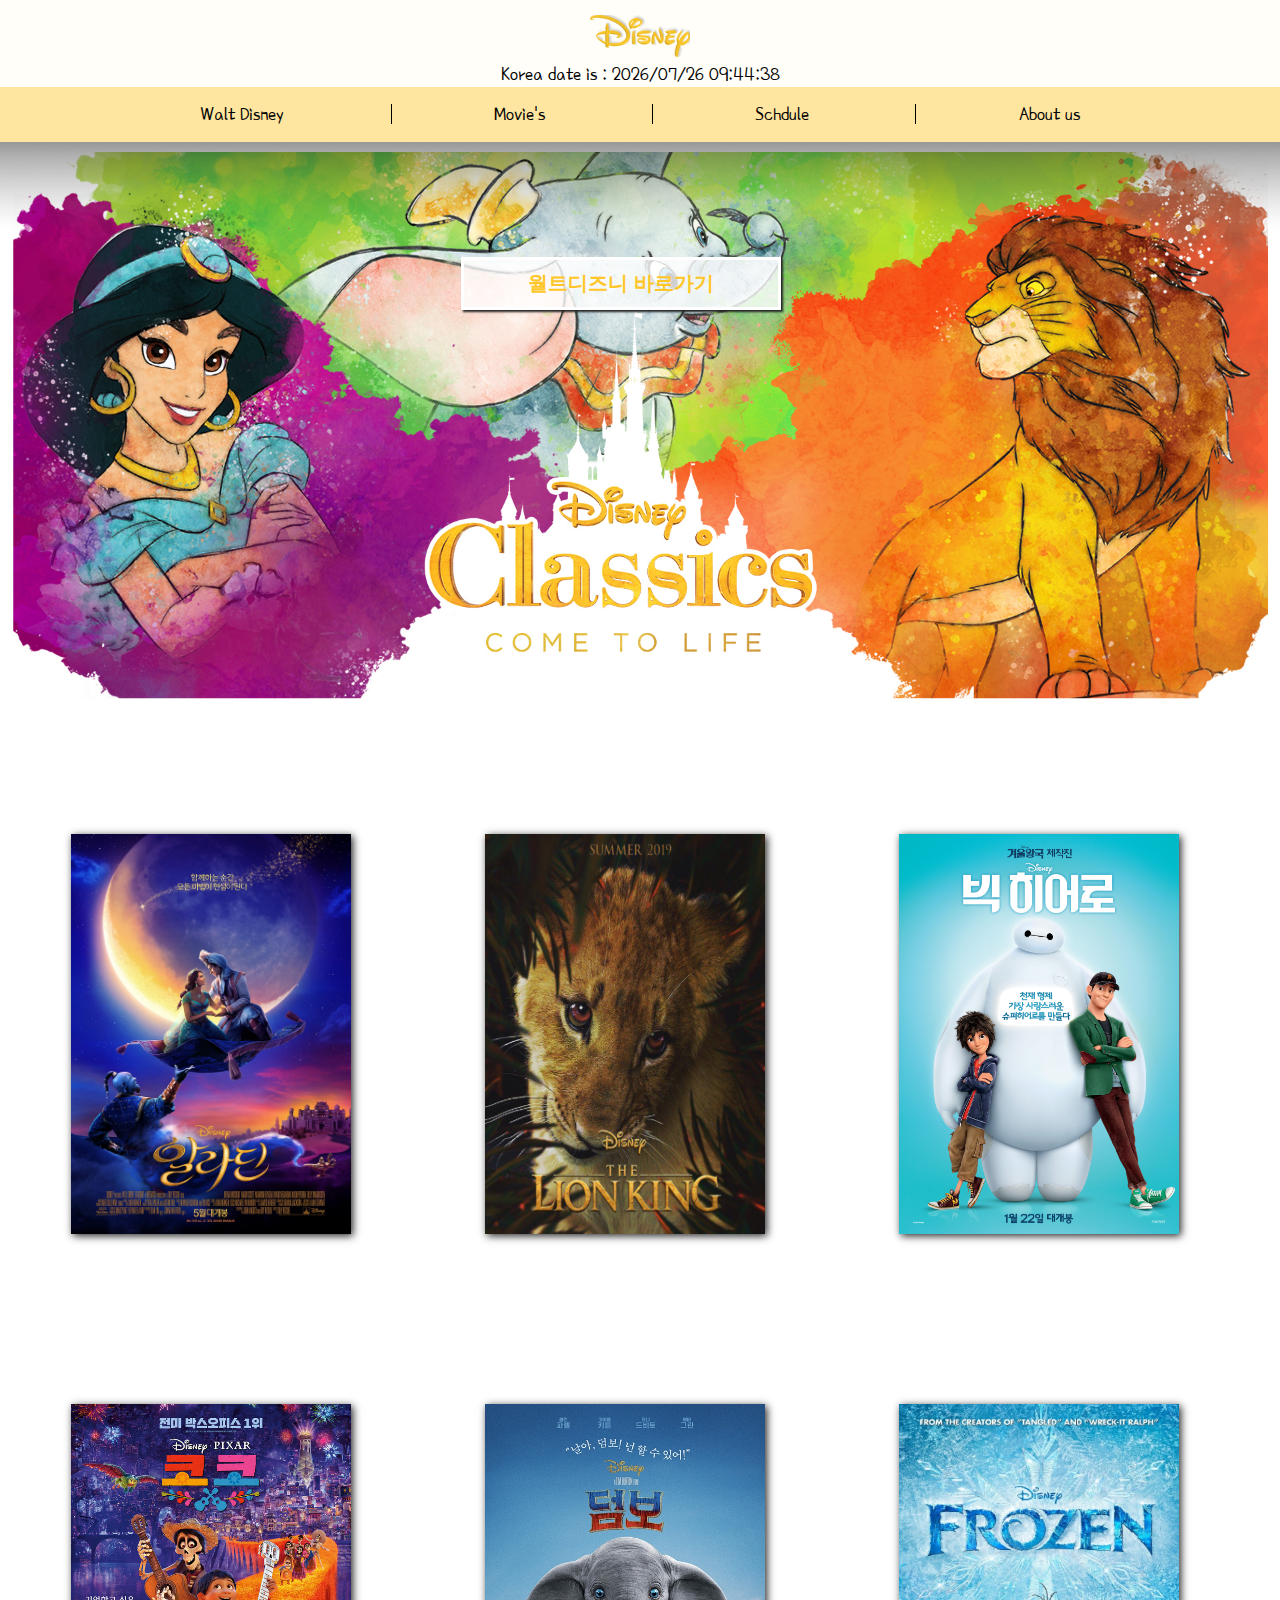
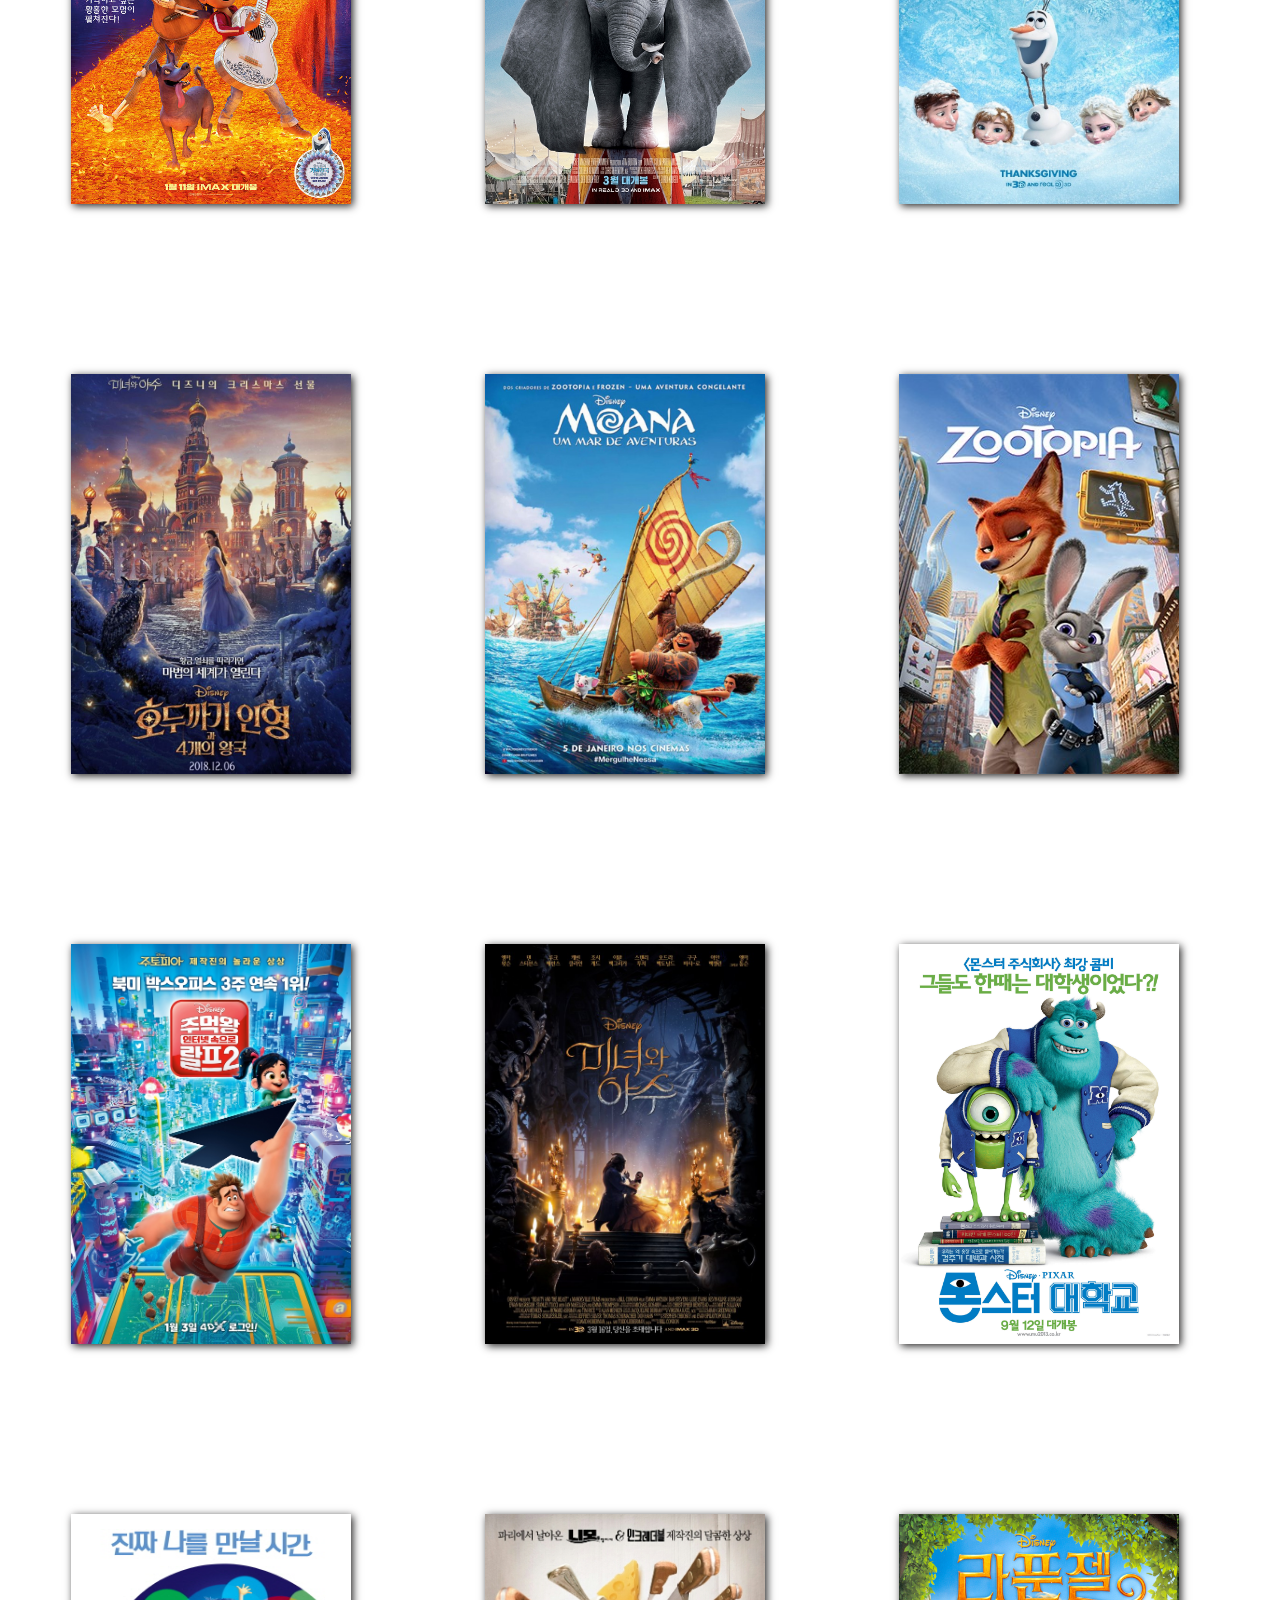
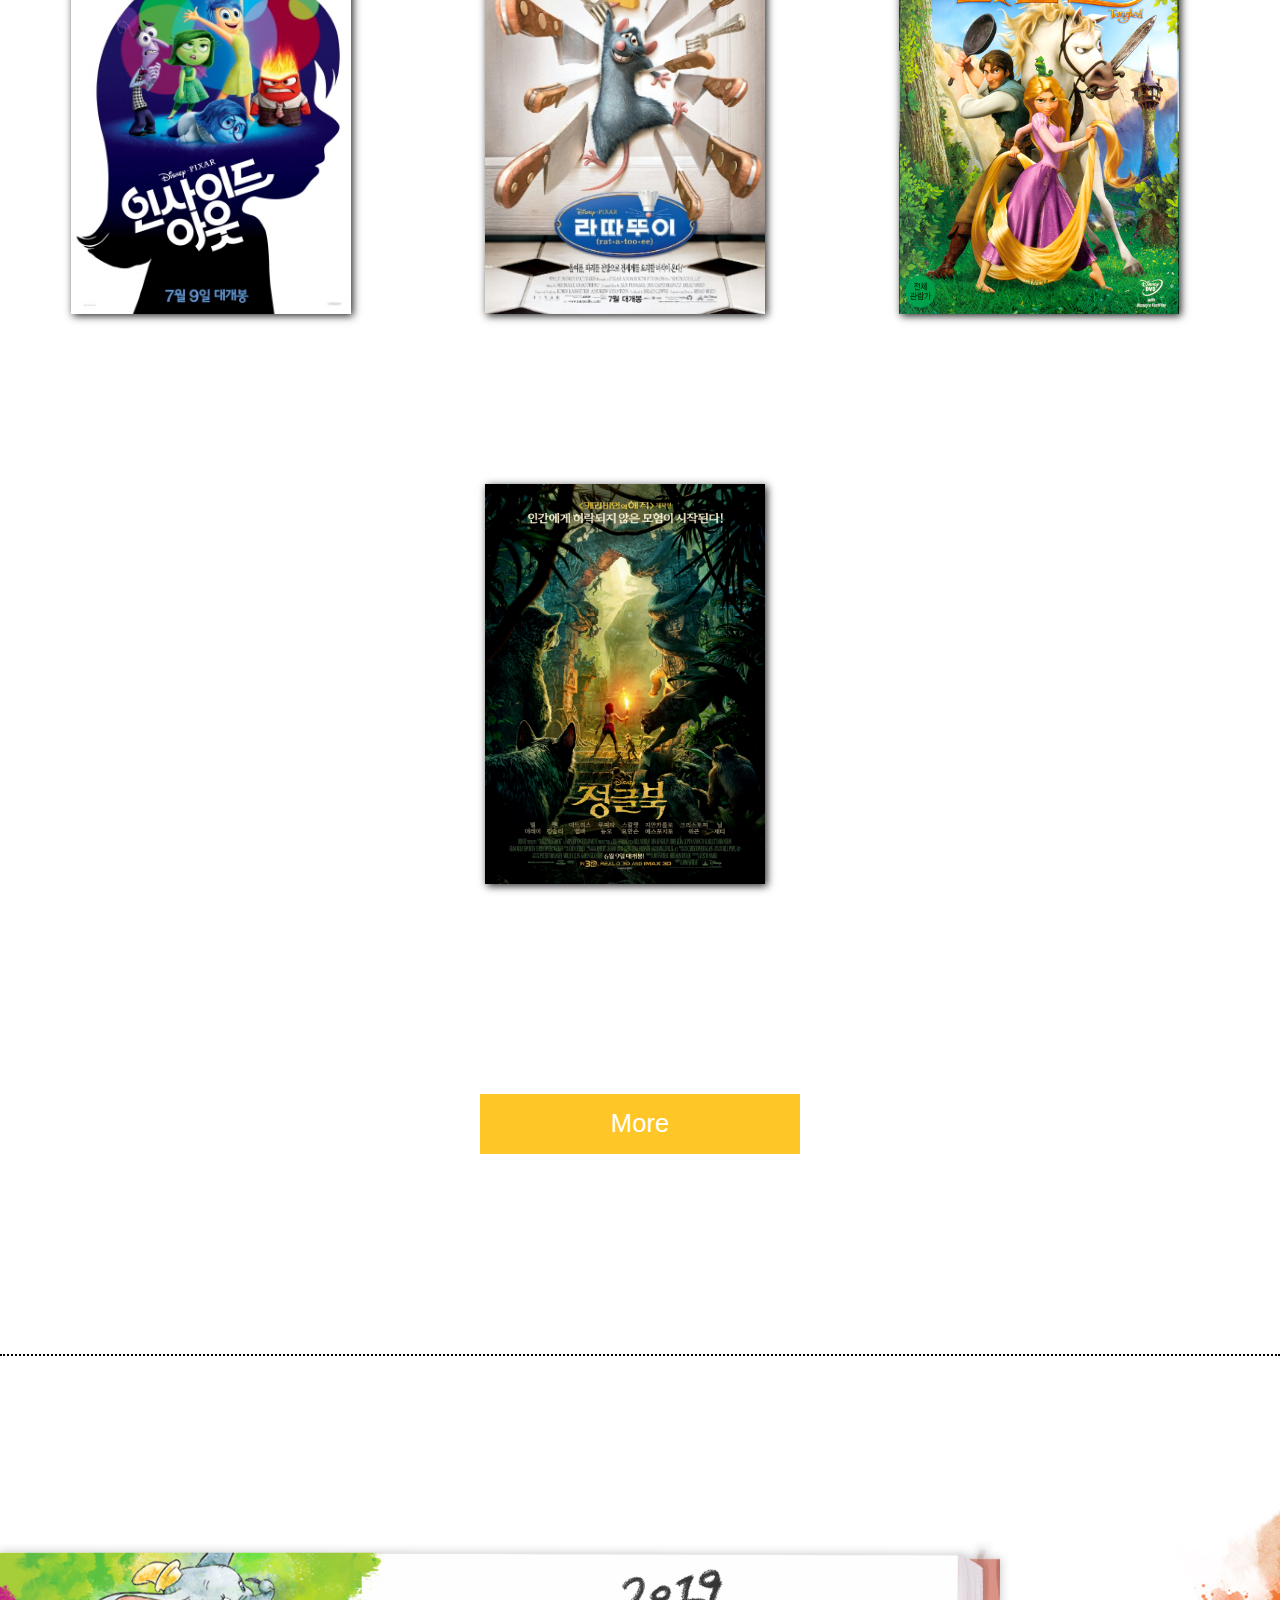
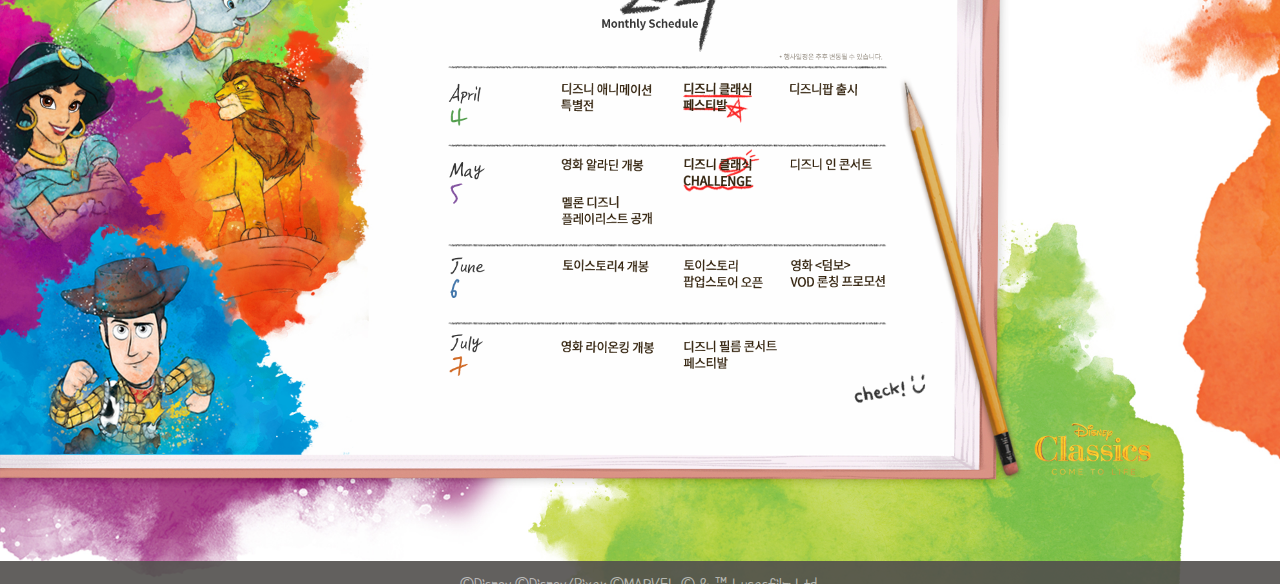
==== index.html @ 31b4c29b "change" ====
<!DOCTYPE html>
<html lang="ko">
<head>
    <meta charset="UTF-8">
    <meta name="viewport" content="width=device-width, initial-scale=1.0">
    <meta http-equiv="X-UA-Compatible" content="ie=edge">
    <title>main</title>
    <link rel="stylesheet" href="main_st.css">
    <style>
        @import url('https://fonts.googleapis.com/css?family=Poor+Story&display=swap&subset=korean');
    </style>
    <script src="jquery.js"></script>
    <script src="main_sc.js"></script>
</head>
<body>
    <div class="jbMenu">
        <div class="jbTitle">
            <a href="#"><img src="/image/logo-d.png" id="logo" alt="로고"></a>
        </div>
        <div id="time">

        </div>
        <ul id="menu">
            <li><a href="#">Walt Disney</a></li>
            <li><a href="#">Movie's</a></li>
            <li><a href="#">Schdule</a></li>
            <li><a href="#">About us</a></li>
        </ul>
    </div>
    <div class="jbContent">
        <div class="mainAB">
                <div id="ma">
                <img src="../image/Disnep.jpg" id="disnep" alt="디즈니">
                </div>
            <a href="http://www.disney.co.kr/home/index.jsp"><button>월트디즈니 바로가기</button></a>
        </div>
        <div class="movies">
            <div class="infoMo">
                <a href="https://www.youtube.com/watch?v=tfJntocV3HE">
                    <div class="Img">
                        <img src="/image/Aladin.jpg">
                    </div>
                </a>
                <div class="Mti">
                    알라딘
                    <br><br>
                    <img src="/image/plus-button.png">
                </div>
            </div>
            <div class="infoMo">
                <a href="https://www.youtube.com/watch?v=5F2GLtK3l2c">
                    <div class="Img">
                        <img src="../image/LionK.png">
                    </div>
                </a>
                <div class="Mti">
                    라이온킹
                    <br><br>
                    <img src="/image/plus-button.png">
                </div>
            </div>
            <div class="infoMo">
                <a href="https://www.youtube.com/watch?v=gKqeaCxaJjc">
                    <div class="Img">
                        <img src="/image/Bighero.jpg">
                    </div>
                </a>
                <div class="Mti">
                    빅히어로
                    <br><br>
                    <img src="/image/plus-button.png">
                </div>
            </div>
            <div class="infoMo">
                <a href="https://www.youtube.com/watch?v=3iDxU9eNQ_0">
                    <div class="Img">
                        <img src="/image/coco.jpg">
                    </div>
                </a>
                <div class="Mti">
                    코코
                    <br><br>
                    <img src="/image/plus-button.png">
                </div>
            </div>
            <div class="infoMo">
                <a href="https://www.youtube.com/watch?v=gffB1HO3azU">
                    <div class="Img">
                        <img src="/image/dumbo.jpg">
                    </div>
                </a>
                <div class="Mti">
                    덤보
                    <br><br>
                    <img src="/image/plus-button.png">
                </div>
            </div>
            <div class="infoMo">
                <a href="https://www.youtube.com/watch?v=L0MK7qz13bU">
                    <div class="Img">
                        <img src="/image/Frozen.jpg">
                    </div>
                </a>
                <div class="Mti">
                    겨울왕국
                    <br><br>
                    <img src="/image/plus-button.png">
                </div>
            </div>
            <div class="infoMo">
                <a href="https://www.youtube.com/watch?v=cD4IGnxFV1E">
                    <div class="Img">
                        <img src="/image/hodoggagi.jpg">
                    </div>
                </a>
                <div class="Mti">
                    호두까기인형
                    <br><br>
                    <img src="/image/plus-button.png">
                </div>
            </div>
            <div class="infoMo">
                <a href="https://www.youtube.com/watch?v=cPAbx5kgCJo">
                    <div class="Img">
                        <img src="/image/Moana.jpg">
                    </div>
                </a>
                <div class="Mti">
                    모아나
                    <br><br>
                    <img src="/image/plus-button.png">
                </div>
            </div>
            <div class="infoMo">
                <a href="https://www.youtube.com/watch?v=7fU1gTmxtk0">
                    <div class="Img">
                        <img src="/image/Jutopia.jpeg">
                    </div>
                </a>
                <div class="Mti">
                    주토피아
                    <br><br>
                    <img src="/image/plus-button.png">
                </div>
            </div>
            <div class="infoMo">
                <a href="https://www.youtube.com/watch?v=MjWj_-YiZD8">
                    <div class="Img">
                        <img src="/image/ralfe.jpg">
                    </div>
                </a>
                <div class="Mti">
                    주먹왕랄프
                    <br><br>
                    <img src="/image/plus-button.png">
                </div>
            </div>
            <div class="infoMo">
                <a href="https://www.youtube.com/watch?v=n7LZA4Er7_g">
                    <div class="Img">
                        <img src="/image/M_A.jpg">
                    </div>
                </a>
                <div class="Mti">
                    미녀와 야수
                    <br><br>
                    <img src="/image/plus-button.png">
                </div>
            </div>
            <div class="infoMo">
                <a href="https://www.youtube.com/watch?v=g9EbzaevX9U">
                    <div class="Img">
                        <img src="/image/Monster_O.jpeg">
                    </div>
                </a>
                <div class="Mti">
                    몬스터대학교
                    <br><br>
                    <img src="/image/plus-button.png">
                </div>
            </div>
            <div class="infoMo">
                <a href="https://www.youtube.com/watch?v=1KGZtWbZtq8">
                    <div class="Img">
                        <img src="/image/InsideOut.jpg">
                    </div>
                </a>
                <div class="Mti">
                    인사이드아웃
                    <br><br>
                    <img src="/image/plus-button.png">
                </div>
            </div>
            <div class="infoMo">
                <a href="https://www.youtube.com/watch?v=T4g-PQkO7TE">
                    <div class="Img">
                        <img src="/image/ratatooee.jpg">
                    </div>
                </a>
                <div class="Mti">
                    라따뚜이
                    <br><br>
                    <img src="/image/plus-button.png">
                </div>
            </div>
            <div class="infoMo">
                <a href="https://www.youtube.com/watch?v=79ZV71e0efk">
                    <div class="Img">
                        <img src="/image/Lafun.jpg">
                    </div>
                </a>
                <div class="Mti">
                    라푼젤
                    <br><br>
                    <img src="/image/plus-button.png">
                </div>
            </div>
            <div class="infoMo">
                <a href="https://www.youtube.com/watch?v=639Bqn8C3MM">
                    <div class="Img">
                        <img src="/image/jung.jpg">
                    </div>
                </a>
                <div class="Mti">
                    정글북
                    <br><br>
                    <img src="/image/plus-button.png">
                </div>
            </div>
        </div>
        <div class="moreMov">
            <button>More</button>
        </div>
        <div class="news">
            <div>
                <img src="/image/note.jpg" alt="노트" id="note">
                <img src="/image/schdule.png" alt="일정표" id="sc">
            </div>
            <div class="foot">
                <p>
                    ©Disney ©Disney/Pixar ©MARVEL © & ™ Lucasfilm Ltd.
                </p>
            </div>
        </div>
    </div>
</body>
</html>
---- main_st.css ----
*{
    margin: 0;
    padding: 0;
}
body{
    text-align: center;
    min-width: 1200px;
    font-family: 'Poor Story', cursive;
}
a:link { 
    color: black; 
    text-decoration: none;
}
a:visited { 
    color: black; 
    text-decoration: none;
}
a:hover { 
    font-weight: bold;
    text-decoration: none;
}
#time{
    font-size: 20px;
}
.jbMenu {
    text-align: center;
    min-width: 1200px;
    background-color: #ffc62871;
    padding: 0px;
    width: 100%;
    z-index: 3;
}
.jbTitle {
    text-align: center;
    background-color: #ffffffef;
    padding-top: 15px; 
}
#time{
    background-color: #ffffffef;
}
.jbContent {
    width: 100%;
    margin: 0 auto;
    z-index: 2;
    margin: 0;
}
.jbFixed {
    position: fixed;
    top: 0px;
    padding-bottom:0; 
}
#menu{
    list-style: none;
    padding: 15px 0;
}
#menu li{
    display: inline;
    border-left: 1px solid black;
    padding: 0px 8%;
    text-decoration: none;
    font-size: 20px;
}
#menu li:first-child{
    border-left: none;
}
.mainAB{
    position: relative;
    width: 100%;
}
#ma{
    width: 100%;
    max-height: 700px;
    overflow: hidden;
}
#logo{
    width: 100px;
}
#disnep{
    width: 100%;
}
.mainAB button{
    width: 25%;
    position: absolute;
    left: 36%;
    top: 20%;

    background: rgba(255, 255, 255, 0.8);
    border: 3px solid #ffffff;
    color: #ffc628;
    font-size: 20px;
    font-weight: bold;
    margin:auto;
    padding: 10px 5px;
    box-shadow: 2px 2px 2px 0px rgb(37, 36, 36);
}
.mainAB button:hover{
    opacity: 1;
    color:darkgreen;
    border-color: rgb(9, 80, 6); 
}
.movies{
    width: 100%;
    padding-bottom: 80px;
}
.infoMo
{
    display: inline-block;
    width: 280px;
    height: 400px;
    margin: 120px 80px 50px 50px; 
    cursor: pointer;
    box-shadow: 2px 2px 8px 0px rgb(37, 36, 36);
    position: relative;
}
.Img{
    position: absolute;
    width: 100%;
    height: 100%;
}
.Img img{
    width: 280px;
    height: 400px;
}
.Img:hover{
    opacity: 0.7;
}
.Mti{
    margin-top: 50%;
    font-size: 30px;
    font-weight: bold;
}
.moreMov{
    width: 100%;
    margin: 80px 0 10px 0;
    padding-bottom: 200px;
    border-bottom: 2px dotted black;
}

.moreMov button{
    background:#ffc628;
    color:#fff;
    border:none;
    position:relative;
    width: 25%;
    height:60px;
    font-size:1.6em;
    padding:0 2em;
    cursor:pointer;
    transition:800ms ease all;
    outline:none;
}
.moreMov button:hover{
    background:#fff;
    color:#ffc628;
}
.moreMov button:before,button:after{
    content:'';
    position:absolute;
    top:0;
    right:0;
    height:2px;
    width:0;
    background: #ffc628;
    transition:400ms ease all;
}
.moreMov button:after{
    right:inherit;
    top:inherit;
    left:0;
    bottom:0;
}
.moreMov button:hover:before,button:hover:after{
    width:100%;
    transition:800ms ease all;
}

.news{
    width: 100%;
    position: relative;
    margin-top: 100px;
}
#note{
    width: 100%;
    max-height: 1000px;
}
#sc{
    width: 45%;
    position: absolute;
    top: 15%;
    left: auto;
    right: 20%;
}
.foot{
    width: 100%;
    height: 40px;
    background-color: rgba(81, 79, 77, 0.9);;
    position: absolute;
    bottom: 8px;
    line-height: 45px;
}
.foot p{
    color: #ffffff94;
    font-size: 17px;
}
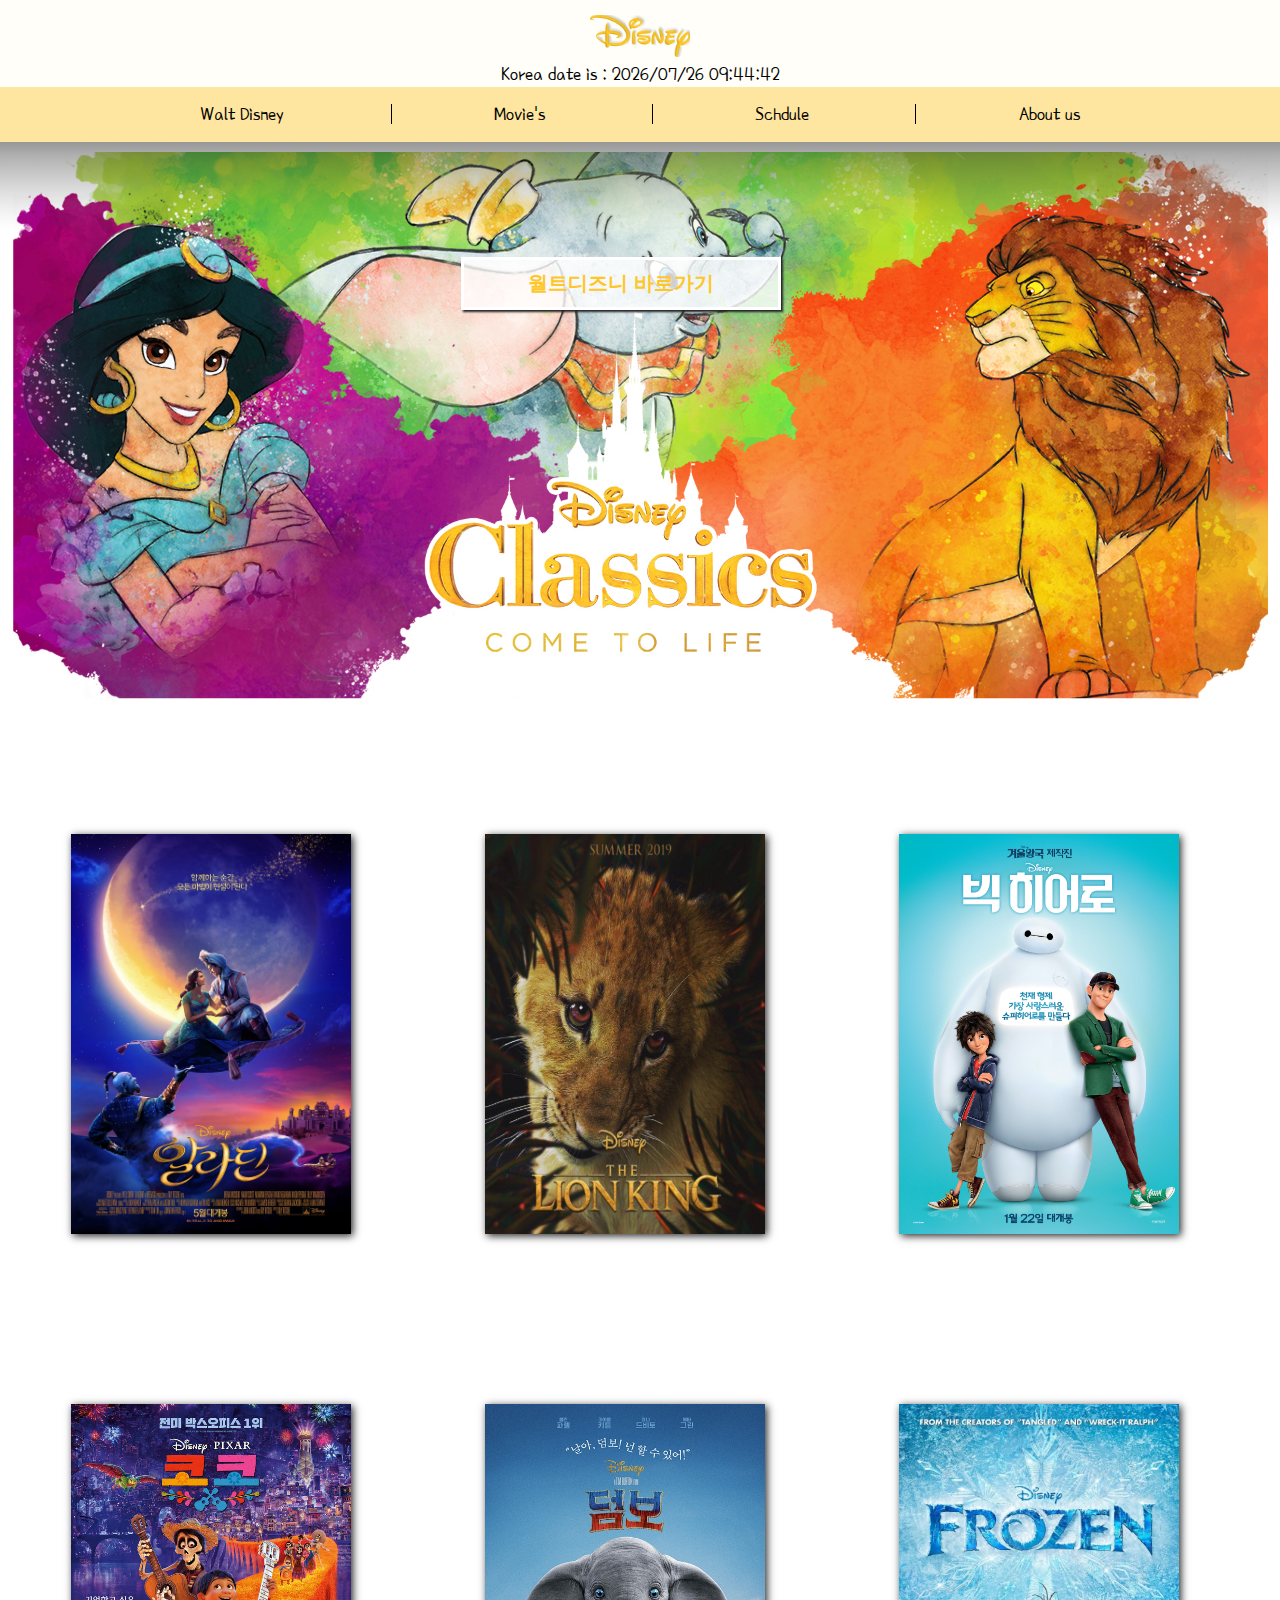
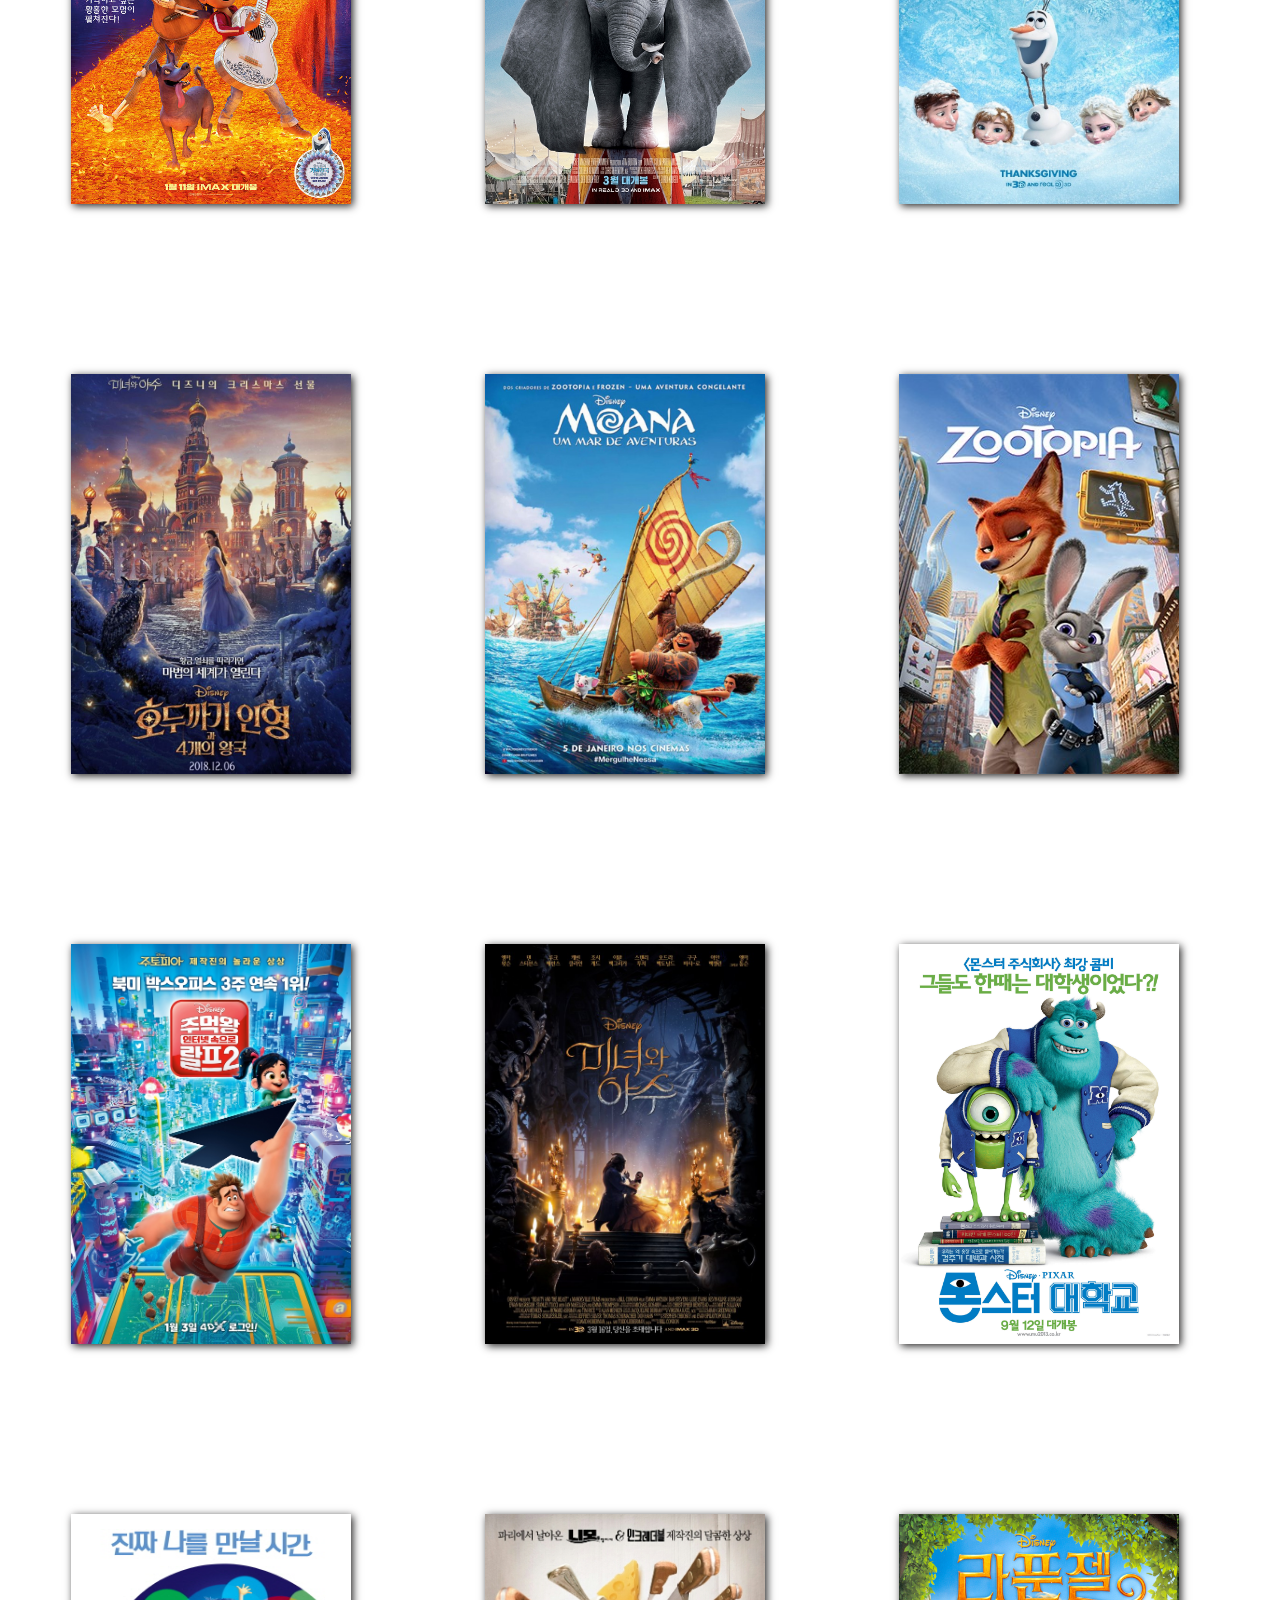
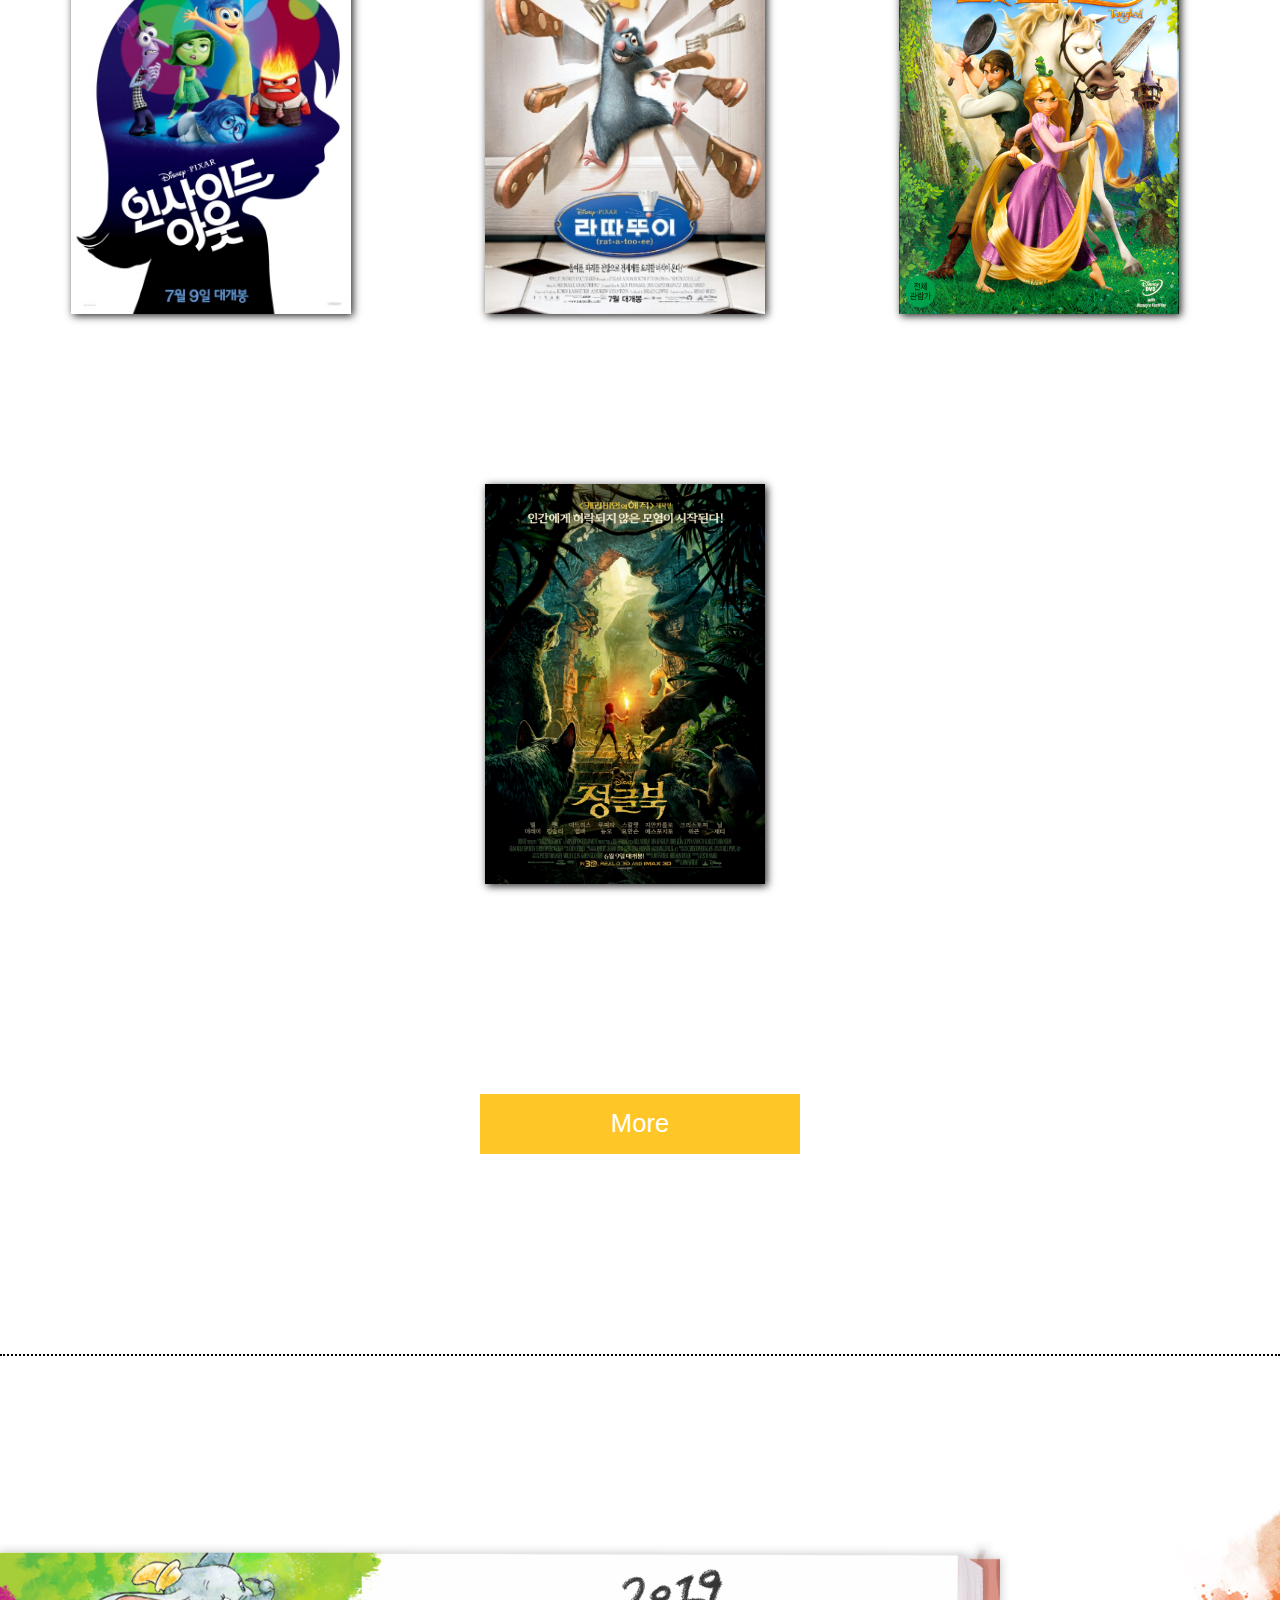
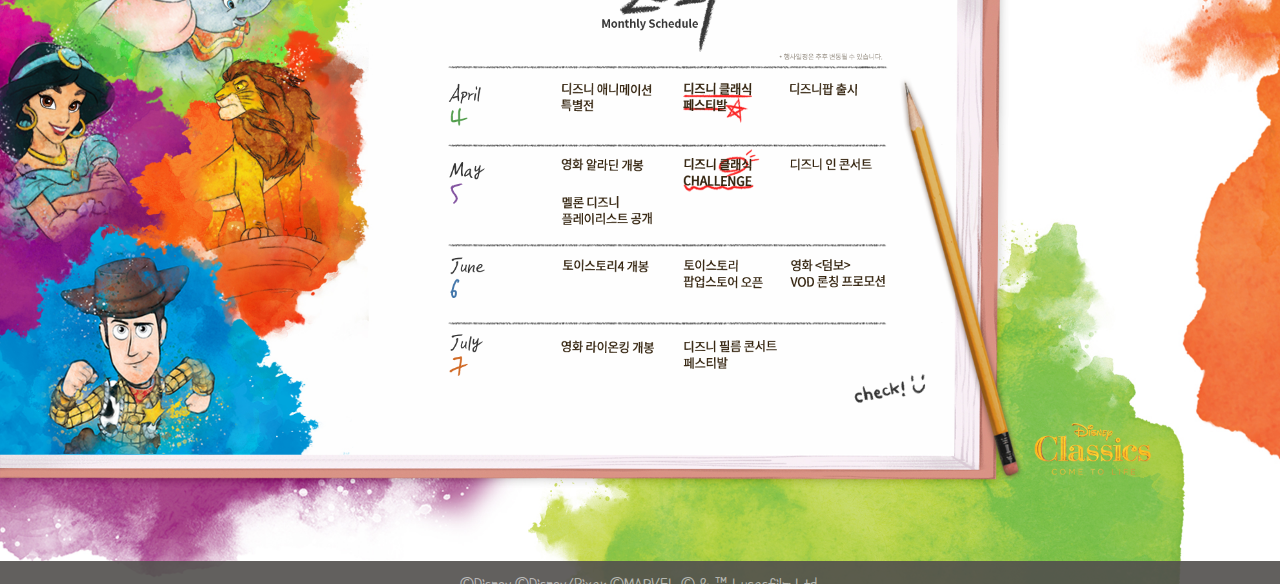
==== commit c706edea: "Update index.html" ====
--- a/index.html
+++ b/index.html
@@ -15,7 +15,7 @@
 <body>
     <div class="jbMenu">
         <div class="jbTitle">
-            <a href="#"><img src="/image/logo-d.png" id="logo" alt="로고"></a>
+            <a href="#"><img src="image/logo-d.png" id="logo" alt="로고"></a>
         </div>
         <div id="time">
 
@@ -30,7 +30,7 @@
     <div class="jbContent">
         <div class="mainAB">
                 <div id="ma">
-                <img src="../image/Disnep.jpg" id="disnep" alt="디즈니">
+                <img src="image/Disnep.jpg" id="disnep" alt="디즈니">
                 </div>
             <a href="http://www.disney.co.kr/home/index.jsp"><button>월트디즈니 바로가기</button></a>
         </div>
@@ -38,193 +38,193 @@
             <div class="infoMo">
                 <a href="https://www.youtube.com/watch?v=tfJntocV3HE">
                     <div class="Img">
-                        <img src="/image/Aladin.jpg">
+                        <img src="image/Aladin.jpg">
                     </div>
                 </a>
                 <div class="Mti">
                     알라딘
                     <br><br>
-                    <img src="/image/plus-button.png">
+                    <img src="image/plus-button.png">
                 </div>
             </div>
             <div class="infoMo">
                 <a href="https://www.youtube.com/watch?v=5F2GLtK3l2c">
                     <div class="Img">
-                        <img src="../image/LionK.png">
+                        <img src="image/LionK.png">
                     </div>
                 </a>
                 <div class="Mti">
                     라이온킹
                     <br><br>
-                    <img src="/image/plus-button.png">
+                    <img src="image/plus-button.png">
                 </div>
             </div>
             <div class="infoMo">
                 <a href="https://www.youtube.com/watch?v=gKqeaCxaJjc">
                     <div class="Img">
-                        <img src="/image/Bighero.jpg">
+                        <img src="image/Bighero.jpg">
                     </div>
                 </a>
                 <div class="Mti">
                     빅히어로
                     <br><br>
-                    <img src="/image/plus-button.png">
+                    <img src="image/plus-button.png">
                 </div>
             </div>
             <div class="infoMo">
                 <a href="https://www.youtube.com/watch?v=3iDxU9eNQ_0">
                     <div class="Img">
-                        <img src="/image/coco.jpg">
+                        <img src="image/coco.jpg">
                     </div>
                 </a>
                 <div class="Mti">
                     코코
                     <br><br>
-                    <img src="/image/plus-button.png">
+                    <img src="image/plus-button.png">
                 </div>
             </div>
             <div class="infoMo">
                 <a href="https://www.youtube.com/watch?v=gffB1HO3azU">
                     <div class="Img">
-                        <img src="/image/dumbo.jpg">
+                        <img src="image/dumbo.jpg">
                     </div>
                 </a>
                 <div class="Mti">
                     덤보
                     <br><br>
-                    <img src="/image/plus-button.png">
+                    <img src="image/plus-button.png">
                 </div>
             </div>
             <div class="infoMo">
                 <a href="https://www.youtube.com/watch?v=L0MK7qz13bU">
                     <div class="Img">
-                        <img src="/image/Frozen.jpg">
+                        <img src="image/Frozen.jpg">
                     </div>
                 </a>
                 <div class="Mti">
                     겨울왕국
                     <br><br>
-                    <img src="/image/plus-button.png">
+                    <img src="image/plus-button.png">
                 </div>
             </div>
             <div class="infoMo">
                 <a href="https://www.youtube.com/watch?v=cD4IGnxFV1E">
                     <div class="Img">
-                        <img src="/image/hodoggagi.jpg">
+                        <img src="image/hodoggagi.jpg">
                     </div>
                 </a>
                 <div class="Mti">
                     호두까기인형
                     <br><br>
-                    <img src="/image/plus-button.png">
+                    <img src="image/plus-button.png">
                 </div>
             </div>
             <div class="infoMo">
                 <a href="https://www.youtube.com/watch?v=cPAbx5kgCJo">
                     <div class="Img">
-                        <img src="/image/Moana.jpg">
+                        <img src="image/Moana.jpg">
                     </div>
                 </a>
                 <div class="Mti">
                     모아나
                     <br><br>
-                    <img src="/image/plus-button.png">
+                    <img src="image/plus-button.png">
                 </div>
             </div>
             <div class="infoMo">
                 <a href="https://www.youtube.com/watch?v=7fU1gTmxtk0">
                     <div class="Img">
-                        <img src="/image/Jutopia.jpeg">
+                        <img src="image/Jutopia.jpeg">
                     </div>
                 </a>
                 <div class="Mti">
                     주토피아
                     <br><br>
-                    <img src="/image/plus-button.png">
+                    <img src="image/plus-button.png">
                 </div>
             </div>
             <div class="infoMo">
                 <a href="https://www.youtube.com/watch?v=MjWj_-YiZD8">
                     <div class="Img">
-                        <img src="/image/ralfe.jpg">
+                        <img src="image/ralfe.jpg">
                     </div>
                 </a>
                 <div class="Mti">
                     주먹왕랄프
                     <br><br>
-                    <img src="/image/plus-button.png">
+                    <img src="image/plus-button.png">
                 </div>
             </div>
             <div class="infoMo">
                 <a href="https://www.youtube.com/watch?v=n7LZA4Er7_g">
                     <div class="Img">
-                        <img src="/image/M_A.jpg">
+                        <img src="image/M_A.jpg">
                     </div>
                 </a>
                 <div class="Mti">
                     미녀와 야수
                     <br><br>
-                    <img src="/image/plus-button.png">
+                    <img src="image/plus-button.png">
                 </div>
             </div>
             <div class="infoMo">
                 <a href="https://www.youtube.com/watch?v=g9EbzaevX9U">
                     <div class="Img">
-                        <img src="/image/Monster_O.jpeg">
+                        <img src="image/Monster_O.jpeg">
                     </div>
                 </a>
                 <div class="Mti">
                     몬스터대학교
                     <br><br>
-                    <img src="/image/plus-button.png">
+                    <img src="image/plus-button.png">
                 </div>
             </div>
             <div class="infoMo">
                 <a href="https://www.youtube.com/watch?v=1KGZtWbZtq8">
                     <div class="Img">
-                        <img src="/image/InsideOut.jpg">
+                        <img src="image/InsideOut.jpg">
                     </div>
                 </a>
                 <div class="Mti">
                     인사이드아웃
                     <br><br>
-                    <img src="/image/plus-button.png">
+                    <img src="image/plus-button.png">
                 </div>
             </div>
             <div class="infoMo">
                 <a href="https://www.youtube.com/watch?v=T4g-PQkO7TE">
                     <div class="Img">
-                        <img src="/image/ratatooee.jpg">
+                        <img src="image/ratatooee.jpg">
                     </div>
                 </a>
                 <div class="Mti">
                     라따뚜이
                     <br><br>
-                    <img src="/image/plus-button.png">
+                    <img src="image/plus-button.png">
                 </div>
             </div>
             <div class="infoMo">
                 <a href="https://www.youtube.com/watch?v=79ZV71e0efk">
                     <div class="Img">
-                        <img src="/image/Lafun.jpg">
+                        <img src="image/Lafun.jpg">
                     </div>
                 </a>
                 <div class="Mti">
                     라푼젤
                     <br><br>
-                    <img src="/image/plus-button.png">
+                    <img src="image/plus-button.png">
                 </div>
             </div>
             <div class="infoMo">
                 <a href="https://www.youtube.com/watch?v=639Bqn8C3MM">
                     <div class="Img">
-                        <img src="/image/jung.jpg">
+                        <img src="image/jung.jpg">
                     </div>
                 </a>
                 <div class="Mti">
                     정글북
                     <br><br>
-                    <img src="/image/plus-button.png">
+                    <img src="image/plus-button.png">
                 </div>
             </div>
         </div>
@@ -233,8 +233,8 @@
         </div>
         <div class="news">
             <div>
-                <img src="/image/note.jpg" alt="노트" id="note">
-                <img src="/image/schdule.png" alt="일정표" id="sc">
+                <img src="image/note.jpg" alt="노트" id="note">
+                <img src="image/schdule.png" alt="일정표" id="sc">
             </div>
             <div class="foot">
                 <p>
